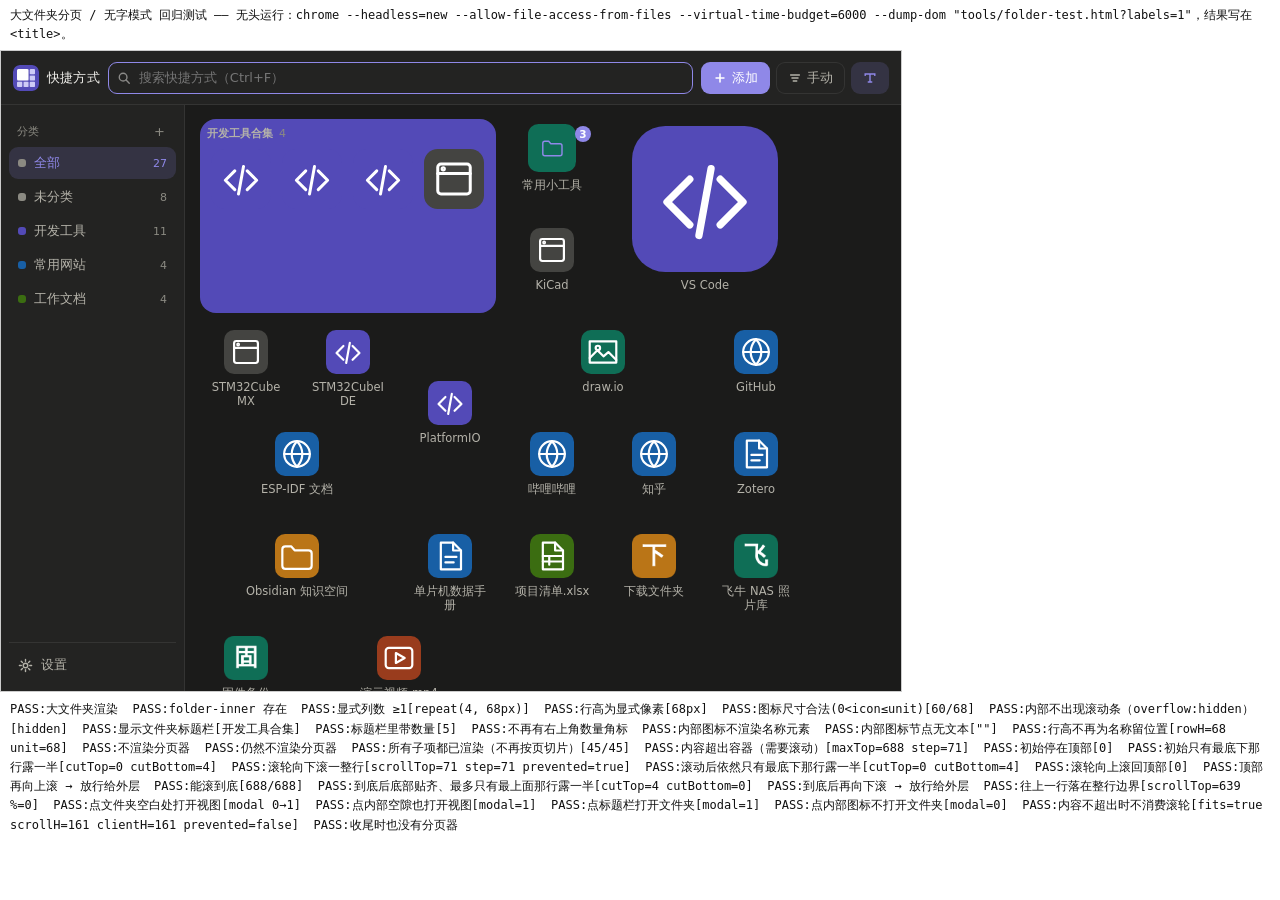
==== tools/folder-test.html @ 7a578530 "fix: 彻底删除大文件夹的页标，改为按行滚动 需求：某些尺寸下页标还是压到图标 —— 把页标功能彻底删除，别占图标显示空间。  那个「‹ 1/2 ›」悬浮芯片只要还浮在图标区上，某些尺寸下就一定会压" ====
<!DOCTYPE html>
<html lang="zh-CN">
<head>
  <meta charset="utf-8">
  <title>folder-test</title>
  <style>
    body { margin: 0; font: 12px/1.6 monospace; background: #fff; color: #111 }
    #frame { width: 900px; height: 640px; border: 1px solid #ccc; display: block }
    #log { padding: 8px 10px; white-space: pre-wrap }
  </style>
</head>
<body>
  <p style="font-size:12px;margin:6px 10px">大文件夹分页 / 无字模式 回归测试 ——
    无头运行：<code>chrome --headless=new --allow-file-access-from-files --virtual-time-budget=6000 --dump-dom "tools/folder-test.html?labels=1"</code>，结果写在 &lt;title&gt;。</p>
  <iframe id="frame"></iframe>
  <div id="log"></div>
  <script>
  var Q = new URLSearchParams(location.search)
  var frame = document.getElementById('frame')
  frame.src = '../index.html?theme=dark&labels=' + (Q.get('labels') || '1')
  frame.addEventListener('load', function () { setTimeout(run, 900) })

  function run () {
    var out = []
    function ok (n, c, x) { out.push((c ? 'PASS' : 'FAIL') + ':' + n + (x !== undefined ? '[' + x + ']' : '')) }
    try {
      var W = frame.contentWindow, D = frame.contentDocument, KL = W.KL
      if (!KL || !KL.grid || !KL.store) { out.push('ERROR:KL 未加载'); return finish(out) }
      var labels = Q.get('labels') !== '0'

      var folder = null
      KL.store.shortcuts.forEach(function (s) {
        if (!folder && s.kind === 'folder' && s.col * s.row > 1) folder = s
      })
      if (!folder) { out.push('ERROR:mock 里没有大文件夹'); return finish(out) }

      var tile = D.querySelector('.tile.folder-big[data-id="' + folder.id + '"]')
      ok('大文件夹渲染', !!tile)
      if (!tile) return finish(out)

      var inner = tile.querySelector('.folder-inner')
      ok('folder-inner 存在', !!inner)
      if (!inner) return finish(out)

      var mCols = 0, mUnit = 0
      var m1 = inner.style.gridTemplateColumns.match(/repeat\((\d+),\s*(\d+)px\)/)
      if (m1) { mCols = parseInt(m1[1], 10); mUnit = parseInt(m1[2], 10) }
      ok('显式列数 ≥1', mCols >= 1, inner.style.gridTemplateColumns)
      var rowH = parseInt(inner.style.gridAutoRows, 10)
      ok('行高为显式像素', rowH > 0, inner.style.gridAutoRows)

      var firstTile = inner.querySelector('.inner-tile')
      var iconSize = firstTile ? parseInt(firstTile.style.getPropertyValue('--icon-size'), 10) : 0
      ok('图标尺寸合法(0<icon≤unit)', iconSize > 0 && iconSize <= mUnit, iconSize + '/' + mUnit)

      var overflowY = W.getComputedStyle(inner).overflowY
      ok('内部不出现滚动条（overflow:hidden）', overflowY === 'hidden', overflowY)

      // 标题栏（名称 + 数量）常驻：两种模式下都要有，且不再有右上角数量角标
      ok('显示文件夹标题栏', !!tile.querySelector('.folder-head .folder-name'),
        (tile.querySelector('.folder-head .folder-name') || {}).textContent)
      ok('标题栏里带数量', !!tile.querySelector('.folder-head .folder-count'),
        (tile.querySelector('.folder-head .folder-count') || {}).textContent)
      ok('不再有右上角数量角标', !tile.querySelector('.folder-badge'))

      /* ---- 内部图标一律不显示名称（两种模式都是） ---- */
      ok('内部图标不渲染名称元素', !inner.querySelector('.inner-tile .label'))
      ok('内部图标节点无文本', firstTile ? firstTile.textContent.trim() === '' : false,
        JSON.stringify(firstTile ? firstTile.textContent : null))
      // 行高以前是 unit + 22（名称行），现在不再为名称留位置
      ok('行高不再为名称留位置', rowH === mUnit, 'rowH=' + rowH + ' unit=' + mUnit)

      /* ---- 内部一律不渲染分页器（它会在某些尺寸下压到图标，已彻底删除） ---- */
      ok('不渲染分页器', !tile.querySelector('.folder-pager') && !D.querySelector('.folder-pager'))

      // 塞 40 个子项撑到内容超出容器
      var kid0 = KL.store.childrenOf(folder.id)[0]
      for (var i = 0; i < 40; i++) {
        KL.store.shortcuts.push(Object.assign({}, kid0, { id: 'tk' + (Date.now()) + '_' + i, name: '测试项 ' + i }))
      }
      var kidTotal = KL.store.childrenOf(folder.id).length
      KL.grid.render()
      tile = D.querySelector('.tile.folder-big[data-id="' + folder.id + '"]')
      inner = tile.querySelector('.folder-inner')
      rowH = parseInt(inner.style.gridAutoRows, 10)
      var mGap = parseInt(inner.style.gap, 10)
      ok('仍然不渲染分页器', !tile.querySelector('.folder-pager'))
      ok('所有子项都已渲染（不再按页切片）',
        inner.querySelectorAll('.inner-tile').length === kidTotal,
        inner.querySelectorAll('.inner-tile').length + '/' + kidTotal)

      var step = rowH + mGap
      var maxTop = inner.scrollHeight - inner.clientHeight
      ok('内容超出容器（需要滚动）', maxTop > step, 'maxTop=' + maxTop + ' step=' + step)

      function wheel (dy) {
        var ev = new W.WheelEvent('wheel', { deltaY: dy, cancelable: true, bubbles: true })
        inner.dispatchEvent(ev)
        return ev
      }
      /* 按行吸附的核心保证：只会"最底下那一行"露一半（那正好也是"下面还有"的提示），
         绝不会出现上面某一行被裁 —— 也就是不会停在半行的位置上。 */
      function partialRows () {
        var ir = inner.getBoundingClientRect()
        var cutTop = 0
        var cutBottom = 0
        Array.prototype.forEach.call(inner.querySelectorAll('.inner-tile'), function (t2) {
          var r = t2.getBoundingClientRect()
          var vis = Math.min(r.bottom, ir.bottom) - Math.max(r.top, ir.top)
          if (vis <= 1 || vis >= r.height - 1) return
          if (r.top < ir.top - 1) cutTop++
          else cutBottom++
        })
        return { cutTop: cutTop, cutBottom: cutBottom }
      }
      function noTopClip (label) {
        var p = partialRows()
        ok(label, p.cutTop === 0 && p.cutBottom <= mCols, 'cutTop=' + p.cutTop + ' cutBottom=' + p.cutBottom)
        return p
      }

      ok('初始停在顶部', inner.scrollTop === 0, String(inner.scrollTop))
      noTopClip('初始只有最底下那行露一半')

      var ev1 = wheel(120)
      ok('滚轮向下滚一整行', inner.scrollTop === step && ev1.defaultPrevented,
        'scrollTop=' + inner.scrollTop + ' step=' + step + ' prevented=' + ev1.defaultPrevented)
      noTopClip('滚动后依然只有最底下那行露一半')

      var evBack = wheel(-120)
      ok('滚轮向上滚回顶部', inner.scrollTop === 0, String(inner.scrollTop))
      ok('顶部再向上滚 → 放行给外层', (function () {
        var e2 = wheel(-120)
        return e2.defaultPrevented === false
      })())

      // 一路滚到底
      var guard = 0
      while (guard++ < 100) {
        var e3 = wheel(120)
        if (inner.scrollTop >= maxTop - 0.5) break
        if (!e3.defaultPrevented) break
      }
      ok('能滚到底', inner.scrollTop >= maxTop - 0.5, inner.scrollTop + '/' + maxTop)
      // 滚到底时底部要贴齐（不能有内容看不见），此时最上面那行可能只露一半 ——
      // 因为内容总高不是容器高的整数倍，只能二选一：要么底部对齐留半行在顶上，
      // 要么停在整行边界导致最后一行永远看不全。选前者。
      var atEnd = partialRows()
      ok('到底后底部贴齐、最多只有最上面那行露一半',
        atEnd.cutBottom === 0 && atEnd.cutTop <= mCols,
        'cutTop=' + atEnd.cutTop + ' cutBottom=' + atEnd.cutBottom)
      var evEnd = wheel(120)
      ok('到底后再向下滚 → 放行给外层', evEnd.defaultPrevented === false)

      // 滚轮只按整行走：中途停住时 scrollTop 一定是整行倍数（除了到底被 maxTop 截断）
      wheel(-120)
      ok('往上一行落在整行边界', inner.scrollTop % step === 0 || inner.scrollTop >= maxTop - 0.5,
        'scrollTop=' + inner.scrollTop + ' %=' + (inner.scrollTop % step))

      // 无字模式下滚动后标题栏不能掉（它是常驻的导航信息）
      if (!labels) ok('无字模式滚动后标题栏仍在', !!tile.querySelector('.folder-head .folder-name'))

      /* ---- 点击大文件夹"任意空白处" = 打开文件夹 ----
         用 modalCount 判断（同步增减），别用 .fv-grid 是否存在 ——
         关闭时有 120ms 的退场动画，DOM 还在。 */
      function closeModal () {
        // 关闭有 120ms 退场动画，DOM 里可能同时挂着上一个已关闭的弹窗 ——
        // 必须点最后一个（最新打开的那个），否则点到已经 closed 的按钮上是空操作
        var btns = D.querySelectorAll('.modal-head button[title="关闭"]')
        if (btns.length) btns[btns.length - 1].click()
      }
      var base = KL.ui.modalCount

      // ① 事件目标是文件夹本体（外圈留白）
      tile.dispatchEvent(new W.MouseEvent('click', { bubbles: true }))
      ok('点文件夹空白处打开视图',
        KL.ui.modalCount === base + 1 && !!D.querySelector('.fv-grid'),
        'modal ' + base + '→' + KL.ui.modalCount)
      closeModal()

      // ② 事件目标是内部网格容器（图标之间的空隙）
      inner.dispatchEvent(new W.MouseEvent('click', { bubbles: true }))
      ok('点内部空隙也打开视图', KL.ui.modalCount === base + 1, 'modal=' + KL.ui.modalCount)
      closeModal()

      // ③ 点标题栏也打开（标题栏常驻可见，是最自然的入口）
      var head2 = tile.querySelector('.folder-head')
      if (head2) {
        head2.dispatchEvent(new W.MouseEvent('click', { bubbles: true }))
        ok('点标题栏打开文件夹', KL.ui.modalCount === base + 1, 'modal=' + KL.ui.modalCount)
        closeModal()
      }

      // ④ 点内部图标 = 启动该项，不是打开文件夹（放最后：启动会触发重渲染）
      var it = null
      Array.prototype.forEach.call(inner.querySelectorAll('.inner-tile'), function (t2) {
        var s2 = KL.store.getShortcut(t2.dataset.id)
        if (!it && s2 && s2.launch && s2.launch.kind !== 'url') it = t2
      })
      if (it) {
        try { it.dispatchEvent(new W.MouseEvent('click', { bubbles: true })) } catch (e2) {}
        ok('点内部图标不打开文件夹', KL.ui.modalCount === base, 'modal=' + KL.ui.modalCount)
      }

      /* ---- 内容没超出容器时，滚轮不能拦（要让外层页面照常滚） ---- */
      KL.store.batch(function () {
        KL.store.childrenOf(folder.id).slice(4).forEach(function (k) { KL.store.removeShortcut(k.id) })
      })
      var tile4 = D.querySelector('.tile.folder-big[data-id="' + folder.id + '"]')
      var inner4 = tile4.querySelector('.folder-inner')
      var fit = inner4.scrollHeight - inner4.clientHeight <= 1
      var evFit = new W.WheelEvent('wheel', { deltaY: 120, cancelable: true, bubbles: true })
      inner4.dispatchEvent(evFit)
      ok('内容不超出时不消费滚轮',
        fit && evFit.defaultPrevented === false,
        'fits=' + fit + ' scrollH=' + inner4.scrollHeight + ' clientH=' + inner4.clientHeight +
        ' prevented=' + evFit.defaultPrevented)
      ok('收尾时也没有分页器', !D.querySelector('.folder-pager'))
    } catch (e) {
      out.push('ERROR:' + (e && e.message))
    }
    finish(out)
  }

  function finish (out) {
    var txt = out.join('  ')
    document.getElementById('log').textContent = txt
    document.title = txt
  }
  </script>
</body>
</html>
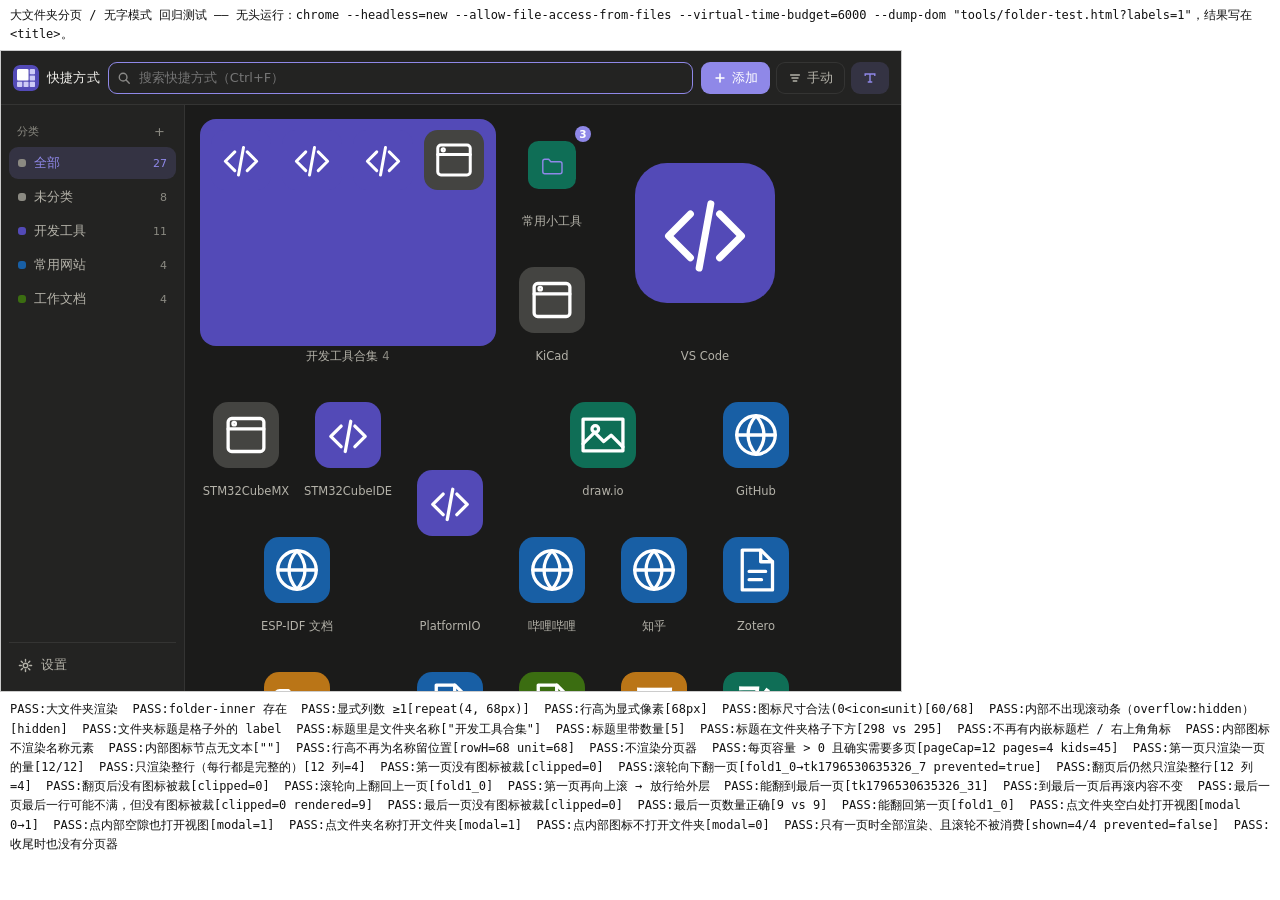
==== commit c75e722a: "feat: 名称移到格子下方 + 大文件夹回到整页翻页（无页标） 需求（三件）： ① 文件夹从滚动改回分页，但不要加回页标； ② 有字模式从"图标缩小 + 名称在格子内"改为"图标和格子大小不变 + " ====
--- a/tools/folder-test.html
+++ b/tools/folder-test.html
@@ -56,12 +56,33 @@
       var overflowY = W.getComputedStyle(inner).overflowY
       ok('内部不出现滚动条（overflow:hidden）', overflowY === 'hidden', overflowY)
 
-      // 标题栏（名称 + 数量）常驻：两种模式下都要有，且不再有右上角数量角标
-      ok('显示文件夹标题栏', !!tile.querySelector('.folder-head .folder-name'),
-        (tile.querySelector('.folder-head .folder-name') || {}).textContent)
-      ok('标题栏里带数量', !!tile.querySelector('.folder-head .folder-count'),
-        (tile.querySelector('.folder-head .folder-count') || {}).textContent)
-      ok('不再有右上角数量角标', !tile.querySelector('.folder-badge'))
+      // 文件夹标题现在是**格子下方的 .label**（和图标名称同一套逻辑），带名称 + 数量
+      function folderLabelOf (tl) {
+        var found = null
+        Array.prototype.forEach.call(tl.children, function (c) {
+          if (c.classList.contains('label')) found = c
+        })
+        return found
+      }
+      var flabel = folderLabelOf(tile)
+      ok('文件夹标题是格子外的 label', !!flabel)
+      var nameEl = flabel ? flabel.querySelector('.label-name') : null
+      ok('标题里是文件夹名称', !!nameEl && nameEl.textContent === folder.name,
+        nameEl ? JSON.stringify(nameEl.textContent) : '无')
+      var cntEl = flabel ? flabel.querySelector('.label-count') : null
+      ok('标题里带数量', !!cntEl, cntEl ? cntEl.textContent : '无')
+      if (labels) {
+        ok('标题在文件夹格子下方',
+          flabel && flabel.getBoundingClientRect().top >= tile.getBoundingClientRect().bottom - 1,
+          flabel ? Math.round(flabel.getBoundingClientRect().top) + ' vs ' + Math.round(tile.getBoundingClientRect().bottom) : '无')
+      } else {
+        // 无字模式下和图标名称一样隐藏（同等的显示逻辑），所以不看位置
+        ok('无字模式文件夹标题与图标名称一样隐藏',
+          !!flabel && W.getComputedStyle(flabel).display === 'none',
+          flabel ? W.getComputedStyle(flabel).display : '无 label')
+      }
+      ok('不再有内嵌标题栏 / 右上角角标',
+        !tile.querySelector('.folder-head') && !tile.querySelector('.folder-badge'))
 
       /* ---- 内部图标一律不显示名称（两种模式都是） ---- */
       ok('内部图标不渲染名称元素', !inner.querySelector('.inner-tile .label'))
@@ -70,10 +91,7 @@
       // 行高以前是 unit + 22（名称行），现在不再为名称留位置
       ok('行高不再为名称留位置', rowH === mUnit, 'rowH=' + rowH + ' unit=' + mUnit)
 
-      /* ---- 内部一律不渲染分页器（它会在某些尺寸下压到图标，已彻底删除） ---- */
-      ok('不渲染分页器', !tile.querySelector('.folder-pager') && !D.querySelector('.folder-pager'))
-
-      // 塞 40 个子项撑到内容超出容器
+      // 塞 40 个子项撑出多页
       var kid0 = KL.store.childrenOf(folder.id)[0]
       for (var i = 0; i < 40; i++) {
         KL.store.shortcuts.push(Object.assign({}, kid0, { id: 'tk' + (Date.now()) + '_' + i, name: '测试项 ' + i }))
@@ -84,81 +102,89 @@
       inner = tile.querySelector('.folder-inner')
       rowH = parseInt(inner.style.gridAutoRows, 10)
       var mGap = parseInt(inner.style.gap, 10)
-      ok('仍然不渲染分页器', !tile.querySelector('.folder-pager'))
-      ok('所有子项都已渲染（不再按页切片）',
-        inner.querySelectorAll('.inner-tile').length === kidTotal,
-        inner.querySelectorAll('.inner-tile').length + '/' + kidTotal)
-
-      var step = rowH + mGap
-      var maxTop = inner.scrollHeight - inner.clientHeight
-      ok('内容超出容器（需要滚动）', maxTop > step, 'maxTop=' + maxTop + ' step=' + step)
-
+      var mRows = Math.max(1, Math.floor((inner.clientHeight + mGap) / (rowH + mGap)))
+      var pageCap = mCols * mRows
+      var pages = Math.ceil(kidTotal / pageCap)
+
+      /* ---- 分页：每页整 rows × cols 个，且**没有页标** ---- */
+      ok('不渲染分页器',
+        !tile.querySelector('.folder-pager') && !D.querySelector('.folder-pager'))
+      ok('每页容量 > 0 且确实需要多页', pageCap > 0 && pages > 1,
+        'pageCap=' + pageCap + ' pages=' + pages + ' kids=' + kidTotal)
+
+      // 每个内部图标要么完整可见、要么完全在视野外（分页只渲染整行）
+      function clippedCount () {
+        var ir = inner.getBoundingClientRect()
+        var n = 0
+        Array.prototype.forEach.call(inner.querySelectorAll('.inner-tile'), function (t2) {
+          var r = t2.getBoundingClientRect()
+          var vis = Math.min(r.bottom, ir.bottom) - Math.max(r.top, ir.top)
+          if (vis > 1 && vis < r.height - 1) n++
+        })
+        return n
+      }
+      function rendered () { return inner.querySelectorAll('.inner-tile').length }
+      function firstId () {
+        var t2 = inner.querySelector('.inner-tile')
+        return t2 ? t2.dataset.id : ''
+      }
       function wheel (dy) {
         var ev = new W.WheelEvent('wheel', { deltaY: dy, cancelable: true, bubbles: true })
         inner.dispatchEvent(ev)
         return ev
       }
-      /* 按行吸附的核心保证：只会"最底下那一行"露一半（那正好也是"下面还有"的提示），
-         绝不会出现上面某一行被裁 —— 也就是不会停在半行的位置上。 */
-      function partialRows () {
-        var ir = inner.getBoundingClientRect()
-        var cutTop = 0
-        var cutBottom = 0
-        Array.prototype.forEach.call(inner.querySelectorAll('.inner-tile'), function (t2) {
-          var r = t2.getBoundingClientRect()
-          var vis = Math.min(r.bottom, ir.bottom) - Math.max(r.top, ir.top)
-          if (vis <= 1 || vis >= r.height - 1) return
-          if (r.top < ir.top - 1) cutTop++
-          else cutBottom++
-        })
-        return { cutTop: cutTop, cutBottom: cutBottom }
-      }
-      function noTopClip (label) {
-        var p = partialRows()
-        ok(label, p.cutTop === 0 && p.cutBottom <= mCols, 'cutTop=' + p.cutTop + ' cutBottom=' + p.cutBottom)
-        return p
-      }
-
-      ok('初始停在顶部', inner.scrollTop === 0, String(inner.scrollTop))
-      noTopClip('初始只有最底下那行露一半')
-
+
+      ok('第一页只渲染一页的量', rendered() === Math.min(kidTotal, pageCap),
+        rendered() + '/' + Math.min(kidTotal, pageCap))
+      ok('只渲染整行（每行都是完整的）', rendered() % mCols === 0, rendered() + ' 列=' + mCols)
+      ok('第一页没有图标被裁', clippedCount() === 0, 'clipped=' + clippedCount())
+
+      var id0 = firstId()
       var ev1 = wheel(120)
-      ok('滚轮向下滚一整行', inner.scrollTop === step && ev1.defaultPrevented,
-        'scrollTop=' + inner.scrollTop + ' step=' + step + ' prevented=' + ev1.defaultPrevented)
-      noTopClip('滚动后依然只有最底下那行露一半')
+      ok('滚轮向下翻一页', firstId() !== id0 && ev1.defaultPrevented,
+        id0 + '→' + firstId() + ' prevented=' + ev1.defaultPrevented)
+      ok('翻页后仍然只渲染整行', rendered() % mCols === 0, rendered() + ' 列=' + mCols)
+      ok('翻页后没有图标被裁', clippedCount() === 0, 'clipped=' + clippedCount())
 
       var evBack = wheel(-120)
-      ok('滚轮向上滚回顶部', inner.scrollTop === 0, String(inner.scrollTop))
-      ok('顶部再向上滚 → 放行给外层', (function () {
-        var e2 = wheel(-120)
-        return e2.defaultPrevented === false
+      ok('滚轮向上翻回上一页', firstId() === id0, firstId())
+      ok('第一页再向上滚 → 放行给外层', wheel(-120).defaultPrevented === false)
+
+      // 一路翻到最后一页
+      var guard = 0
+      var beforeLast = ''
+      while (guard++ < 100) {
+        beforeLast = firstId()
+        var e3 = wheel(120)
+        if (!e3.defaultPrevented) break
+      }
+      ok('能翻到最后一页', beforeLast !== '', beforeLast)
+      ok('到最后一页后再滚内容不变', (function () {
+        var a = firstId()
+        wheel(120)
+        return firstId() === a
       })())
-
-      // 一路滚到底
-      var guard = 0
-      while (guard++ < 100) {
-        var e3 = wheel(120)
-        if (inner.scrollTop >= maxTop - 0.5) break
-        if (!e3.defaultPrevented) break
-      }
-      ok('能滚到底', inner.scrollTop >= maxTop - 0.5, inner.scrollTop + '/' + maxTop)
-      // 滚到底时底部要贴齐（不能有内容看不见），此时最上面那行可能只露一半 ——
-      // 因为内容总高不是容器高的整数倍，只能二选一：要么底部对齐留半行在顶上，
-      // 要么停在整行边界导致最后一行永远看不全。选前者。
-      var atEnd = partialRows()
-      ok('到底后底部贴齐、最多只有最上面那行露一半',
-        atEnd.cutBottom === 0 && atEnd.cutTop <= mCols,
-        'cutTop=' + atEnd.cutTop + ' cutBottom=' + atEnd.cutBottom)
-      var evEnd = wheel(120)
-      ok('到底后再向下滚 → 放行给外层', evEnd.defaultPrevented === false)
-
-      // 滚轮只按整行走：中途停住时 scrollTop 一定是整行倍数（除了到底被 maxTop 截断）
-      wheel(-120)
-      ok('往上一行落在整行边界', inner.scrollTop % step === 0 || inner.scrollTop >= maxTop - 0.5,
-        'scrollTop=' + inner.scrollTop + ' %=' + (inner.scrollTop % step))
-
-      // 无字模式下滚动后标题栏不能掉（它是常驻的导航信息）
-      if (!labels) ok('无字模式滚动后标题栏仍在', !!tile.querySelector('.folder-head .folder-name'))
+      ok('最后一页最后一行可能不满，但没有图标被裁',
+        clippedCount() === 0, 'clipped=' + clippedCount() + ' rendered=' + rendered())
+      ok('最后一页没有图标被裁', clippedCount() === 0, 'clipped=' + clippedCount())
+      ok('最后一页数量正确', rendered() === kidTotal - (pages - 1) * pageCap,
+        rendered() + ' vs ' + (kidTotal - (pages - 1) * pageCap))
+
+      // 翻回第一页（向上滚到底）
+      var guard2 = 0
+      while (guard2++ < 100) {
+        var e4 = wheel(-120)
+        if (!e4.defaultPrevented) break
+      }
+      ok('能翻回第一页', firstId() === id0, firstId())
+
+      // 无字模式下文件夹名称与图标名称一样隐藏（翻页只换内部内容，名称不受影响）
+      if (!labels) {
+        var fl3 = folderLabelOf(tile)
+        ok('无字模式下文件夹名称与图标名称一样隐藏',
+          !!fl3 && W.getComputedStyle(fl3).display === 'none',
+          fl3 ? W.getComputedStyle(fl3).display : '无 label')
+      }
 
       /* ---- 点击大文件夹"任意空白处" = 打开文件夹 ----
          用 modalCount 判断（同步增减），别用 .fv-grid 是否存在 ——
@@ -183,12 +209,14 @@
       ok('点内部空隙也打开视图', KL.ui.modalCount === base + 1, 'modal=' + KL.ui.modalCount)
       closeModal()
 
-      // ③ 点标题栏也打开（标题栏常驻可见，是最自然的入口）
-      var head2 = tile.querySelector('.folder-head')
-      if (head2) {
-        head2.dispatchEvent(new W.MouseEvent('click', { bubbles: true }))
-        ok('点标题栏打开文件夹', KL.ui.modalCount === base + 1, 'modal=' + KL.ui.modalCount)
+      // ③ 点文件夹名称（格子下方那个 label）也打开
+      var fl2 = folderLabelOf(tile)
+      if (fl2) {
+        fl2.dispatchEvent(new W.MouseEvent('click', { bubbles: true }))
+        ok('点文件夹名称打开文件夹', KL.ui.modalCount === base + 1, 'modal=' + KL.ui.modalCount)
         closeModal()
+      } else {
+        ok('点文件夹名称打开文件夹', false, '找不到 label')
       }
 
       // ④ 点内部图标 = 启动该项，不是打开文件夹（放最后：启动会触发重渲染）
@@ -202,19 +230,19 @@
         ok('点内部图标不打开文件夹', KL.ui.modalCount === base, 'modal=' + KL.ui.modalCount)
       }
 
-      /* ---- 内容没超出容器时，滚轮不能拦（要让外层页面照常滚） ---- */
+      /* ---- 只有一页时滚轮不能被拦（要让外层页面照常滚） ---- */
       KL.store.batch(function () {
         KL.store.childrenOf(folder.id).slice(4).forEach(function (k) { KL.store.removeShortcut(k.id) })
       })
       var tile4 = D.querySelector('.tile.folder-big[data-id="' + folder.id + '"]')
       var inner4 = tile4.querySelector('.folder-inner')
-      var fit = inner4.scrollHeight - inner4.clientHeight <= 1
+      var kids4 = KL.store.childrenOf(folder.id).length
+      var shown4 = inner4.querySelectorAll('.inner-tile').length
       var evFit = new W.WheelEvent('wheel', { deltaY: 120, cancelable: true, bubbles: true })
       inner4.dispatchEvent(evFit)
-      ok('内容不超出时不消费滚轮',
-        fit && evFit.defaultPrevented === false,
-        'fits=' + fit + ' scrollH=' + inner4.scrollHeight + ' clientH=' + inner4.clientHeight +
-        ' prevented=' + evFit.defaultPrevented)
+      ok('只有一页时全部渲染、且滚轮不被消费',
+        shown4 === kids4 && evFit.defaultPrevented === false,
+        'shown=' + shown4 + '/' + kids4 + ' prevented=' + evFit.defaultPrevented)
       ok('收尾时也没有分页器', !D.querySelector('.folder-pager'))
     } catch (e) {
       out.push('ERROR:' + (e && e.message))
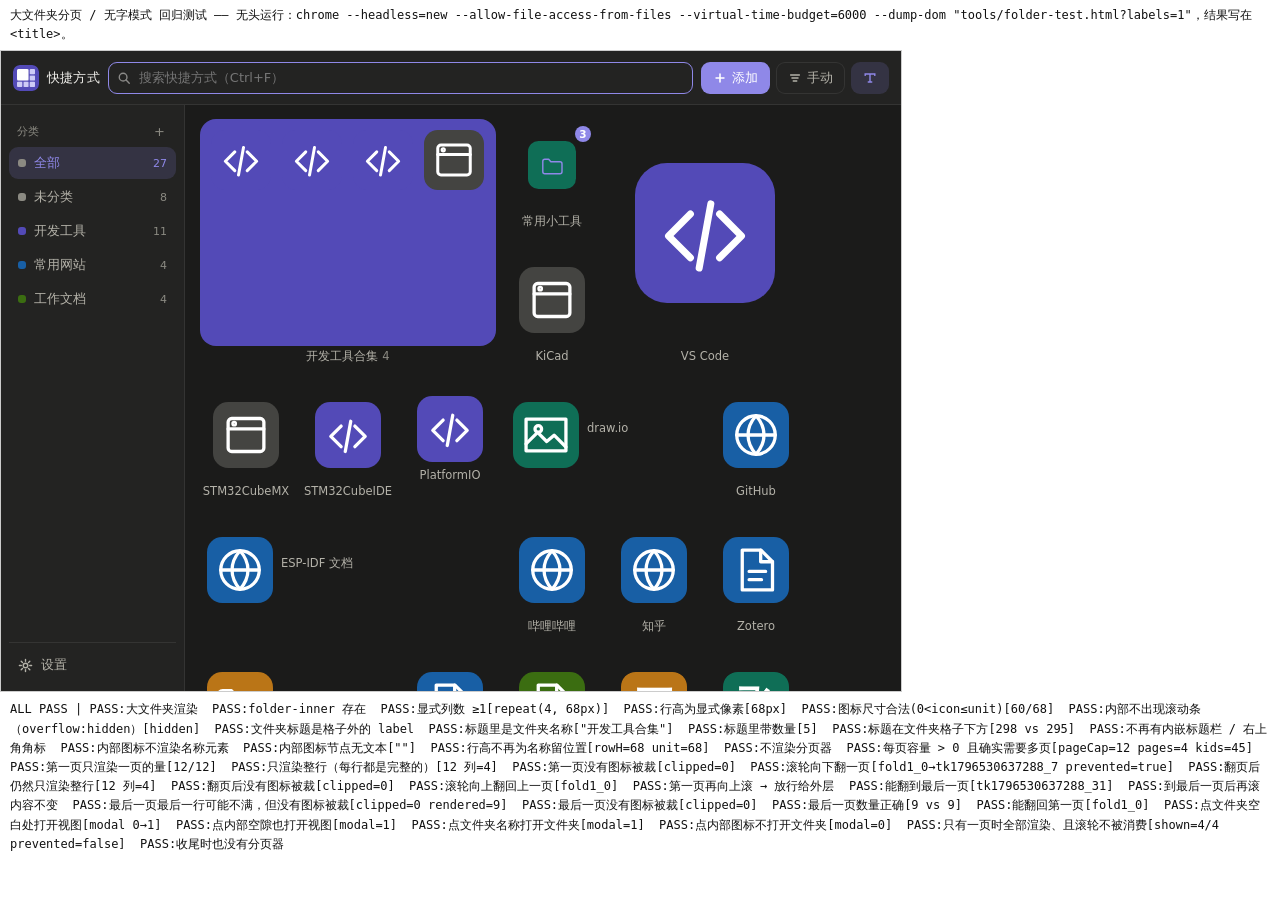
==== commit c5d01d5d: "feat: 拉长的格子（1×n / n×1）图标贴上/左，名称写进格子空白 需求：格子被拉成 1×n 或 n×1 时，不再把图标居中两边留白，而是让图标按 1×1 大小 保留在上/左，格子里空出来的地" ====
--- a/tools/folder-test.html
+++ b/tools/folder-test.html
@@ -251,7 +251,9 @@
   }
 
   function finish (out) {
-    var txt = out.join('  ')
+    var failed = 0
+    out.forEach(function (l) { if (l.indexOf('PASS') !== 0) failed++ })
+    var txt = (failed ? ('FAILED ' + failed + ' | ') : 'ALL PASS | ') + out.join('  ')
     document.getElementById('log').textContent = txt
     document.title = txt
   }
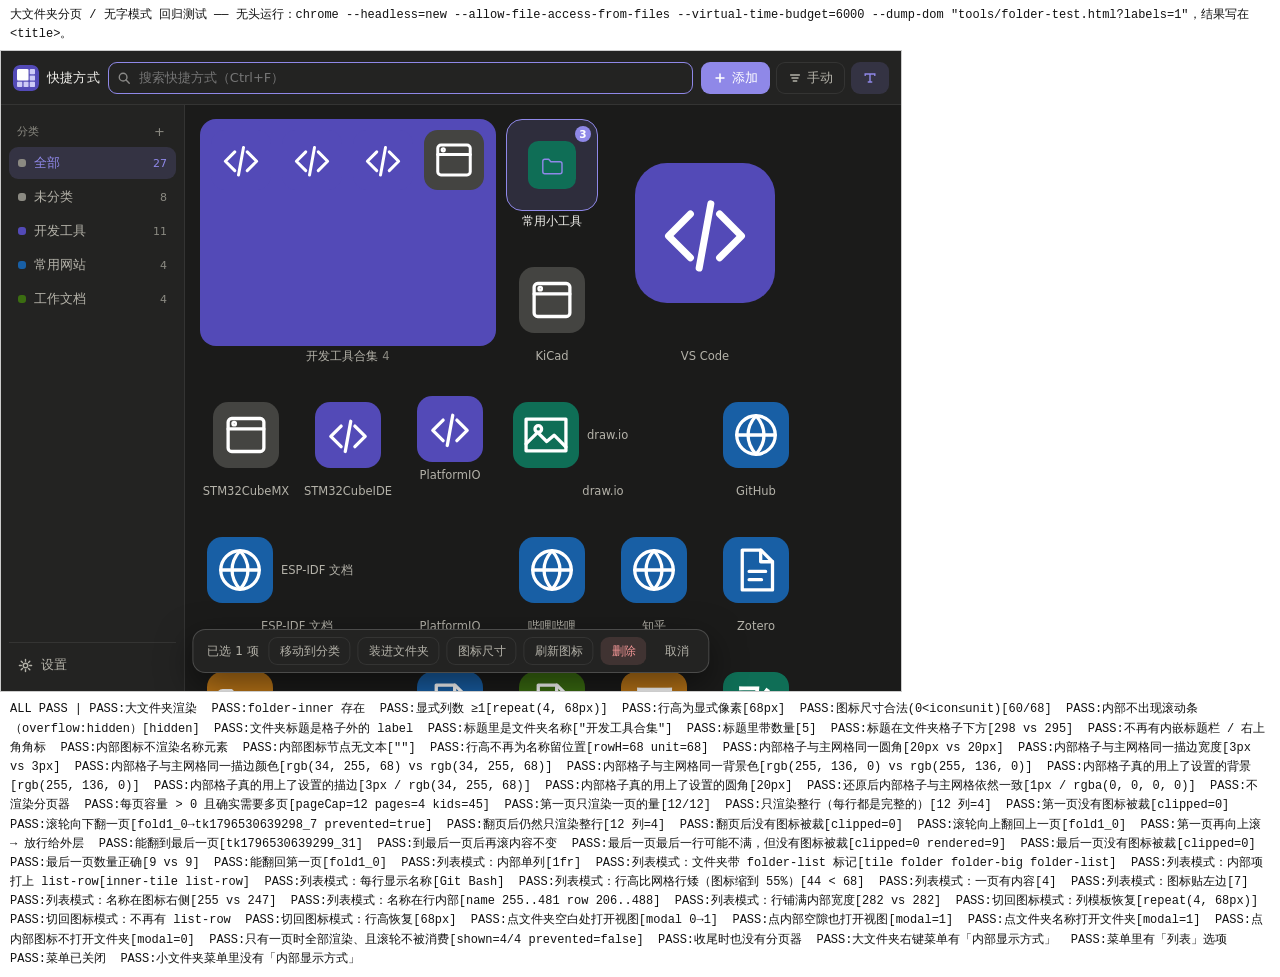
==== commit 6c924bd9: "feat: 大文件夹可单独设「图标/列表」显示 + 内部格子也带格子与边框 一、每个大文件夹单独设置内部显示方式 - 数据：sc.folderView = 'grid'（默认）| 'list' - U" ====
--- a/tools/folder-test.html
+++ b/tools/folder-test.html
@@ -91,6 +91,58 @@
       // 行高以前是 unit + 22（名称行），现在不再为名称留位置
       ok('行高不再为名称留位置', rowH === mUnit, 'rowH=' + rowH + ' unit=' + mUnit)
 
+      /* ---- 内部格子的外观跟主网格同一套设置项 ---- */
+      var savedStyle = {
+        tileBgColor: KL.store.settings.tileBgColor,
+        tileBgOpacity: KL.store.settings.tileBgOpacity,
+        tileBorderColor: KL.store.settings.tileBorderColor,
+        tileBorderWidth: KL.store.settings.tileBorderWidth,
+        tileRadius: KL.store.settings.tileRadius
+      }
+      KL.store.setSetting('tileBgColor', '#ff8800')
+      KL.store.setSetting('tileBgOpacity', 100)
+      KL.store.setSetting('tileBorderColor', '#22ff44')
+      KL.store.setSetting('tileBorderWidth', 3)
+      KL.store.setSetting('tileRadius', 20)
+      // 这几项在真实使用里由设置面板直接把 CSS 变量写到 :root 上（见 dialogs.js）；
+      // setSetting 本身不会更新变量，所以这里补一次 applyVars。
+      KL.app.applyVars()
+      // setSetting 会触发重渲染，旧的 tile 引用会变成游离节点（getComputedStyle 读出来是空串）
+      // —— 所以这里必须重新查询
+      var innerCell = D.querySelector('.tile.folder-big .inner-tile')
+      var mainCell = D.querySelector('.grid > .tile:not(.folder)')
+      var ci = W.getComputedStyle(innerCell)
+      var cm = W.getComputedStyle(mainCell)
+      ok('内部格子与主网格同一圆角', ci.borderTopLeftRadius === cm.borderTopLeftRadius,
+        ci.borderTopLeftRadius + ' vs ' + cm.borderTopLeftRadius)
+      ok('内部格子与主网格同一描边宽度', ci.borderTopWidth === cm.borderTopWidth,
+        ci.borderTopWidth + ' vs ' + cm.borderTopWidth)
+      ok('内部格子与主网格同一描边颜色', ci.borderTopColor === cm.borderTopColor,
+        ci.borderTopColor + ' vs ' + cm.borderTopColor)
+      ok('内部格子与主网格同一背景色', ci.backgroundColor === cm.backgroundColor,
+        ci.backgroundColor + ' vs ' + cm.backgroundColor)
+      // 真值检查：确认设置真的生效了（不是两边都透明）
+      ok('内部格子真的用上了设置的背景', ci.backgroundColor === 'rgb(255, 136, 0)',
+        ci.backgroundColor)
+      ok('内部格子真的用上了设置的描边',
+        ci.borderTopWidth === '3px' && ci.borderTopColor === 'rgb(34, 255, 68)',
+        ci.borderTopWidth + ' / ' + ci.borderTopColor)
+      ok('内部格子真的用上了设置的圆角', ci.borderTopLeftRadius === '20px', ci.borderTopLeftRadius)
+
+      // 还原，免得影响后面的断言和截图
+      KL.store.setSetting('tileBgColor', savedStyle.tileBgColor)
+      KL.store.setSetting('tileBgOpacity', savedStyle.tileBgOpacity)
+      KL.store.setSetting('tileBorderColor', savedStyle.tileBorderColor)
+      KL.store.setSetting('tileBorderWidth', savedStyle.tileBorderWidth)
+      KL.store.setSetting('tileRadius', savedStyle.tileRadius)
+      KL.app.applyVars()
+      var innerCell2 = D.querySelector('.tile.folder-big .inner-tile')
+      var mainCell2 = D.querySelector('.grid > .tile:not(.folder)')
+      ok('还原后内部格子与主网格依然一致',
+        W.getComputedStyle(innerCell2).borderTopWidth === W.getComputedStyle(mainCell2).borderTopWidth &&
+        W.getComputedStyle(innerCell2).backgroundColor === W.getComputedStyle(mainCell2).backgroundColor,
+        W.getComputedStyle(innerCell2).borderTopWidth + ' / ' + W.getComputedStyle(innerCell2).backgroundColor)
+
       // 塞 40 个子项撑出多页
       var kid0 = KL.store.childrenOf(folder.id)[0]
       for (var i = 0; i < 40; i++) {
@@ -185,6 +237,52 @@
           !!fl3 && W.getComputedStyle(fl3).display === 'none',
           fl3 ? W.getComputedStyle(fl3).display : '无 label')
       }
+
+      /* ---- 每个文件夹的「内部显示方式」：列表 ---- */
+      var gridRowH = parseInt(inner.style.gridAutoRows, 10)
+      var firstName = KL.store.childrenOf(folder.id)[0].name
+
+      KL.store.updateShortcut(folder.id, { folderView: 'list' })
+      KL.grid.render()
+      tile = D.querySelector('.tile.folder-big[data-id="' + folder.id + '"]')
+      inner = tile.querySelector('.folder-inner')
+      var row0 = inner.querySelector('.inner-tile')
+      var listRowH = parseInt(inner.style.gridAutoRows, 10)
+      var listCount = inner.querySelectorAll('.inner-tile').length
+      var nameEl = row0 ? row0.querySelector('.inner-name') : null
+
+      ok('列表模式：内部单列', inner.style.gridTemplateColumns === '1fr', inner.style.gridTemplateColumns)
+      ok('列表模式：文件夹带 folder-list 标记', tile.classList.contains('folder-list'), tile.className)
+      ok('列表模式：内部项打上 list-row', !!row0 && row0.classList.contains('list-row'),
+        row0 ? row0.className : '无')
+      ok('列表模式：每行显示名称', !!nameEl && nameEl.textContent === firstName,
+        nameEl ? nameEl.textContent : '无')
+      ok('列表模式：行高比网格行矮（图标缩到 55%）', listRowH < gridRowH, listRowH + ' < ' + gridRowH)
+      ok('列表模式：一页有内容', listCount > 0, String(listCount))
+      if (row0) {
+        var rr = row0.getBoundingClientRect()
+        var icr = row0.querySelector('.icon-box').getBoundingClientRect()
+        var nrr = nameEl.getBoundingClientRect()
+        ok('列表模式：图标贴左边', icr.left - rr.left <= 10, Math.round(icr.left - rr.left))
+        ok('列表模式：名称在图标右侧', nrr.left >= icr.right - 2,
+          Math.round(nrr.left) + ' vs ' + Math.round(icr.right))
+        ok('列表模式：名称在行内部', nrr.right <= rr.right + 1 && nrr.top >= rr.top - 1,
+          'name ' + Math.round(nrr.left) + '..' + Math.round(nrr.right) +
+          ' row ' + Math.round(rr.left) + '..' + Math.round(rr.right))
+        ok('列表模式：行铺满内部宽度', rr.width >= inner.getBoundingClientRect().width - 2,
+          Math.round(rr.width) + ' vs ' + Math.round(inner.getBoundingClientRect().width))
+      }
+
+      // 切回图标模式
+      KL.store.updateShortcut(folder.id, { folderView: 'grid' })
+      KL.grid.render()
+      tile = D.querySelector('.tile.folder-big[data-id="' + folder.id + '"]')
+      inner = tile.querySelector('.folder-inner')
+      ok('切回图标模式：列模板恢复', /^repeat\(/.test(inner.style.gridTemplateColumns),
+        inner.style.gridTemplateColumns)
+      ok('切回图标模式：不再有 list-row', !inner.querySelector('.list-row'))
+      ok('切回图标模式：行高恢复', parseInt(inner.style.gridAutoRows, 10) === gridRowH,
+        inner.style.gridAutoRows)
 
       /* ---- 点击大文件夹"任意空白处" = 打开文件夹 ----
          用 modalCount 判断（同步增减），别用 .fv-grid 是否存在 ——
@@ -244,6 +342,24 @@
         shown4 === kids4 && evFit.defaultPrevented === false,
         'shown=' + shown4 + '/' + kids4 + ' prevented=' + evFit.defaultPrevented)
       ok('收尾时也没有分页器', !D.querySelector('.folder-pager'))
+
+      /* ---- 右键菜单里有「内部显示方式」 ---- */
+      var bigTile = D.querySelector('.tile.folder-big[data-id="' + folder.id + '"]')
+      bigTile.dispatchEvent(new W.MouseEvent('contextmenu', { bubbles: true, cancelable: true, clientX: 300, clientY: 300 }))
+      var menuTxt = D.body.textContent || ''
+      ok('大文件夹右键菜单有「内部显示方式」', menuTxt.indexOf('内部显示方式') >= 0)
+      ok('菜单里有「列表」选项', menuTxt.indexOf('列表（图标 + 名称）') >= 0)
+      KL.ui.closeMenu()
+      ok('菜单已关闭', !D.querySelector('.ctx.show'))
+
+      var mini = null
+      KL.store.shortcuts.forEach(function (s2) { if (!mini && s2.kind === 'folder' && s2.col * s2.row <= 1) mini = s2 })
+      if (mini) {
+        var miniTile = D.querySelector('.tile[data-id="' + mini.id + '"]')
+        miniTile.dispatchEvent(new W.MouseEvent('contextmenu', { bubbles: true, cancelable: true, clientX: 300, clientY: 300 }))
+        ok('小文件夹菜单里没有「内部显示方式」', (D.body.textContent || '').indexOf('内部显示方式') < 0)
+        KL.ui.closeMenu()
+      }
     } catch (e) {
       out.push('ERROR:' + (e && e.message))
     }
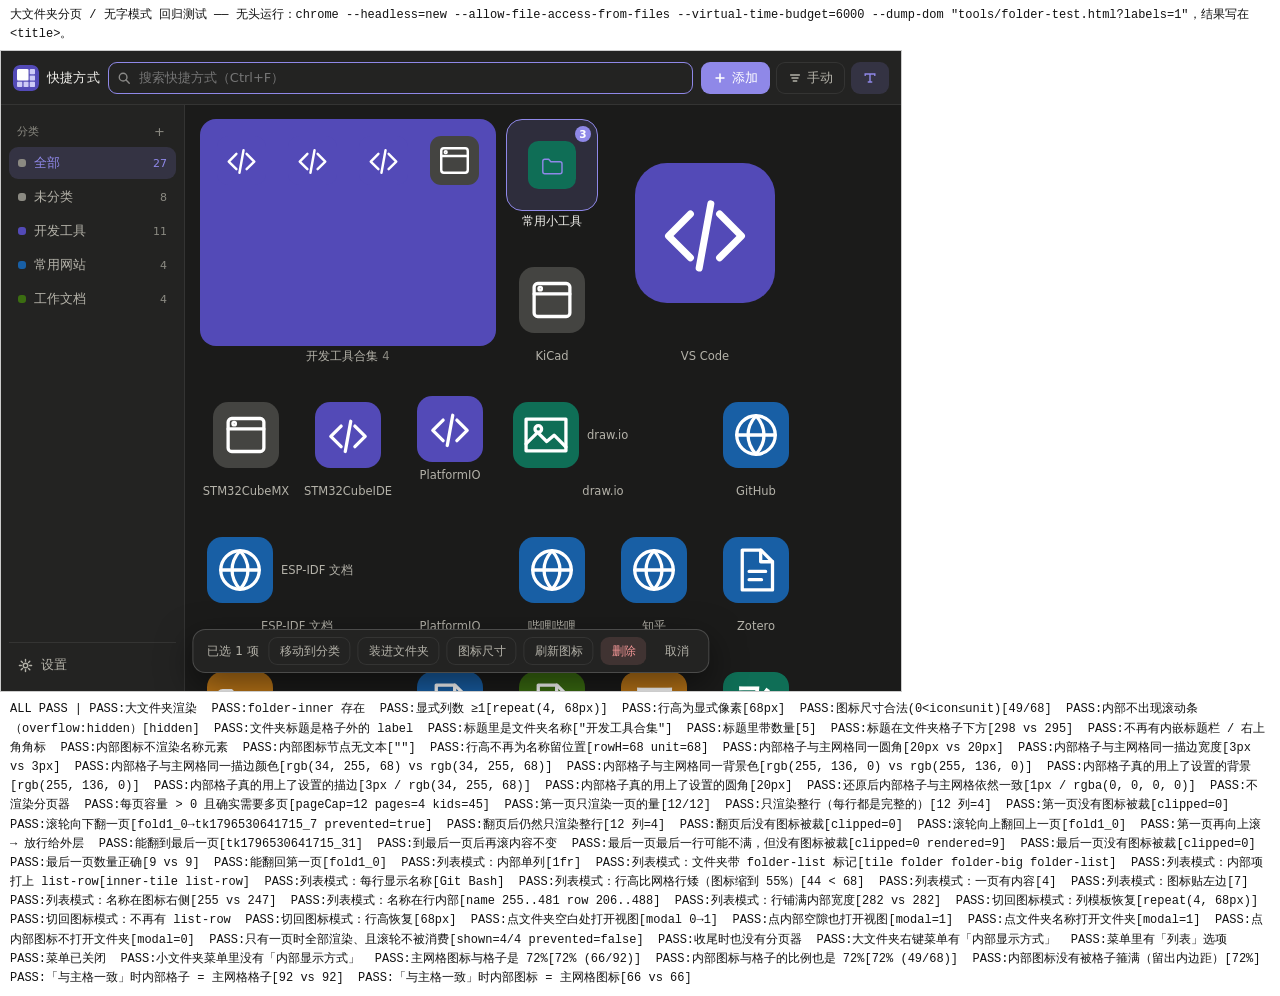
==== commit 063bfe8b: "fix: 内部图标与格子的比例失衡（统一到主网格的 72%） 问题：大文件夹里的图标几乎把格子占满 —— 内部格子是 `unit = 图标 + INNER_CHROME(8)` 挤出来的，而图标又取 " ====
--- a/tools/folder-test.html
+++ b/tools/folder-test.html
@@ -27,6 +27,7 @@
       var W = frame.contentWindow, D = frame.contentDocument, KL = W.KL
       if (!KL || !KL.grid || !KL.store) { out.push('ERROR:KL 未加载'); return finish(out) }
       var labels = Q.get('labels') !== '0'
+      var ICON_RATIO_TEST = 0.72   // 和 js/grid.js 里的 ICON_RATIO 保持一致
 
       var folder = null
       KL.store.shortcuts.forEach(function (s) {
@@ -360,6 +361,42 @@
         ok('小文件夹菜单里没有「内部显示方式」', (D.body.textContent || '').indexOf('内部显示方式') < 0)
         KL.ui.closeMenu()
       }
+
+      /* ---- 内部图标与格子的比例：必须和主网格一致（72%）----
+         以前内部格子是「图标 + 8px 内衬」挤出来的，图标占了格子近 9 成，
+         格子紧紧箍着图标（加了描边之后特别明显）。 */
+      var savedFolderScale = KL.store.settings.folderIconSize
+      KL.store.updateShortcut(folder.id, { folderView: 'grid' })
+      KL.store.setSetting('folderIconSize', savedFolderScale)
+      var tR = D.querySelector('.tile.folder-big[data-id="' + folder.id + '"]')
+      var iR = tR.querySelector('.folder-inner')
+      var unitR = parseInt(/repeat\(\d+,\s*(\d+)px\)/.exec(iR.style.gridTemplateColumns)[1], 10)
+      var iconR = parseInt(iR.querySelector('.inner-tile').style.getPropertyValue('--icon-size'), 10)
+      // 拿一个 1×1 的普通图标做基准（2×2 的 tile 图标会更大，不能直接比）
+      var mtR = null
+      Array.prototype.forEach.call(D.querySelectorAll('.grid > .tile:not(.folder)'), function (t2) {
+        if (mtR) return
+        if (String(t2.style.gridRow).indexOf('span 1') === 0 &&
+            String(t2.style.gridColumn).indexOf('span 1') === 0) mtR = t2
+      })
+      var mainIcon = parseInt(mtR.style.getPropertyValue('--icon-size'), 10)
+      var cellR = KL.grid.gridMetrics().cell
+      ok('主网格图标与格子是 72%', Math.abs(mainIcon / cellR - ICON_RATIO_TEST) <= 0.02,
+        Math.round(mainIcon / cellR * 100) + '% (' + mainIcon + '/' + cellR + ')')
+      ok('内部图标与格子的比例也是 72%', Math.abs(iconR / unitR - ICON_RATIO_TEST) <= 0.02,
+        Math.round(iconR / unitR * 100) + '% (' + iconR + '/' + unitR + ')')
+      ok('内部图标没有被格子箍满（留出内边距）', iconR / unitR < 0.8,
+        Math.round(iconR / unitR * 100) + '%')
+
+      // 「与主格一致」时，内外的格子和图标应该完全一样
+      KL.store.setSetting('folderIconSize', 'same')
+      var tS = D.querySelector('.tile.folder-big[data-id="' + folder.id + '"]')
+      var iS = tS.querySelector('.folder-inner')
+      var unitS = parseInt(/repeat\(\d+,\s*(\d+)px\)/.exec(iS.style.gridTemplateColumns)[1], 10)
+      var iconS = parseInt(iS.querySelector('.inner-tile').style.getPropertyValue('--icon-size'), 10)
+      ok('「与主格一致」时内部格子 = 主网格格子', unitS === cellR, unitS + ' vs ' + cellR)
+      ok('「与主格一致」时内部图标 = 主网格图标', iconS === mainIcon, iconS + ' vs ' + mainIcon)
+      KL.store.setSetting('folderIconSize', savedFolderScale)
     } catch (e) {
       out.push('ERROR:' + (e && e.message))
     }
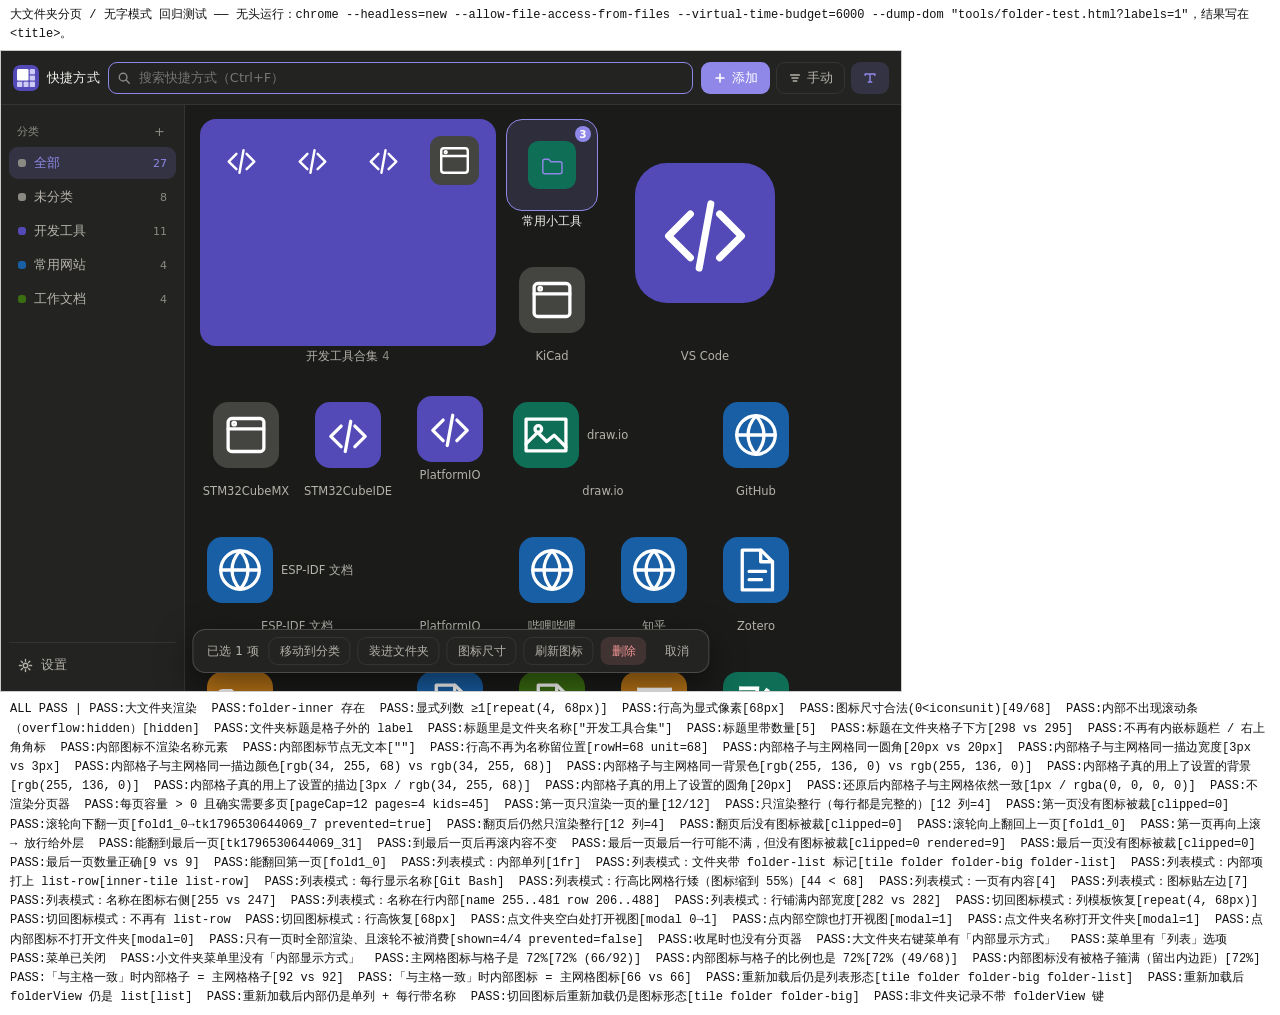
==== commit 9d6b72fb: "fix: 大文件夹列表形态重新进入插件后丢失（normalizeShortcut 白名单漏字段） 现象：把大文件夹切成「列表显示」后当次正常，重新进入插件又变回图标形态。  根因：store.norm" ====
--- a/tools/folder-test.html
+++ b/tools/folder-test.html
@@ -397,6 +397,42 @@
       ok('「与主格一致」时内部格子 = 主网格格子', unitS === cellR, unitS + ' vs ' + cellR)
       ok('「与主格一致」时内部图标 = 主网格图标', iconS === mainIcon, iconS + ' vs ' + mainIcon)
       KL.store.setSetting('folderIconSize', savedFolderScale)
+
+      /* ---- 重新进入插件后，列表形态必须还在 ----
+         normalizeShortcut 是**白名单**式重建：以前 folderView 不在里面，
+         于是存盘有、load 时被丢掉 —— 表现为每次重进插件都掉回图标形态。 */
+      KL.store.updateShortcut(folder.id, { folderView: 'list' })
+      KL.store.saveNow()                    // save() 有 320ms 防抖，这里直接落盘
+      KL.store.load()                       // 模拟"重新进入插件"
+      KL.grid.render()
+      var tRe = D.querySelector('.tile.folder-big[data-id="' + folder.id + '"]')
+      ok('重新加载后仍是列表形态', !!tRe && tRe.classList.contains('folder-list'),
+        tRe ? tRe.className : '没找到 tile')
+      ok('重新加载后 folderView 仍是 list',
+        KL.store.getShortcut(folder.id).folderView === 'list',
+        String(KL.store.getShortcut(folder.id).folderView))
+      ok('重新加载后内部仍是单列 + 每行带名称', (function () {
+        if (!tRe) return false
+        var ri = tRe.querySelector('.folder-inner')
+        return ri.style.gridTemplateColumns === '1fr' && !!ri.querySelector('.inner-name')
+      })())
+
+      // 反向也要成立：切回图标 → 落盘 → 重新加载 → 还是图标
+      KL.store.updateShortcut(folder.id, { folderView: 'grid' })
+      KL.store.saveNow()
+      KL.store.load()
+      KL.grid.render()
+      var tRe2 = D.querySelector('.tile.folder-big[data-id="' + folder.id + '"]')
+      ok('切回图标后重新加载仍是图标形态',
+        !!tRe2 && !tRe2.classList.contains('folder-list'),
+        tRe2 ? tRe2.className : '没找到 tile')
+      ok('非文件夹记录不带 folderView 键', (function () {
+        var any = null
+        KL.store.shortcuts.forEach(function (s3) {
+          if (!any && s3.kind !== 'folder') any = s3
+        })
+        return !!any && !('folderView' in any)
+      })())
     } catch (e) {
       out.push('ERROR:' + (e && e.message))
     }
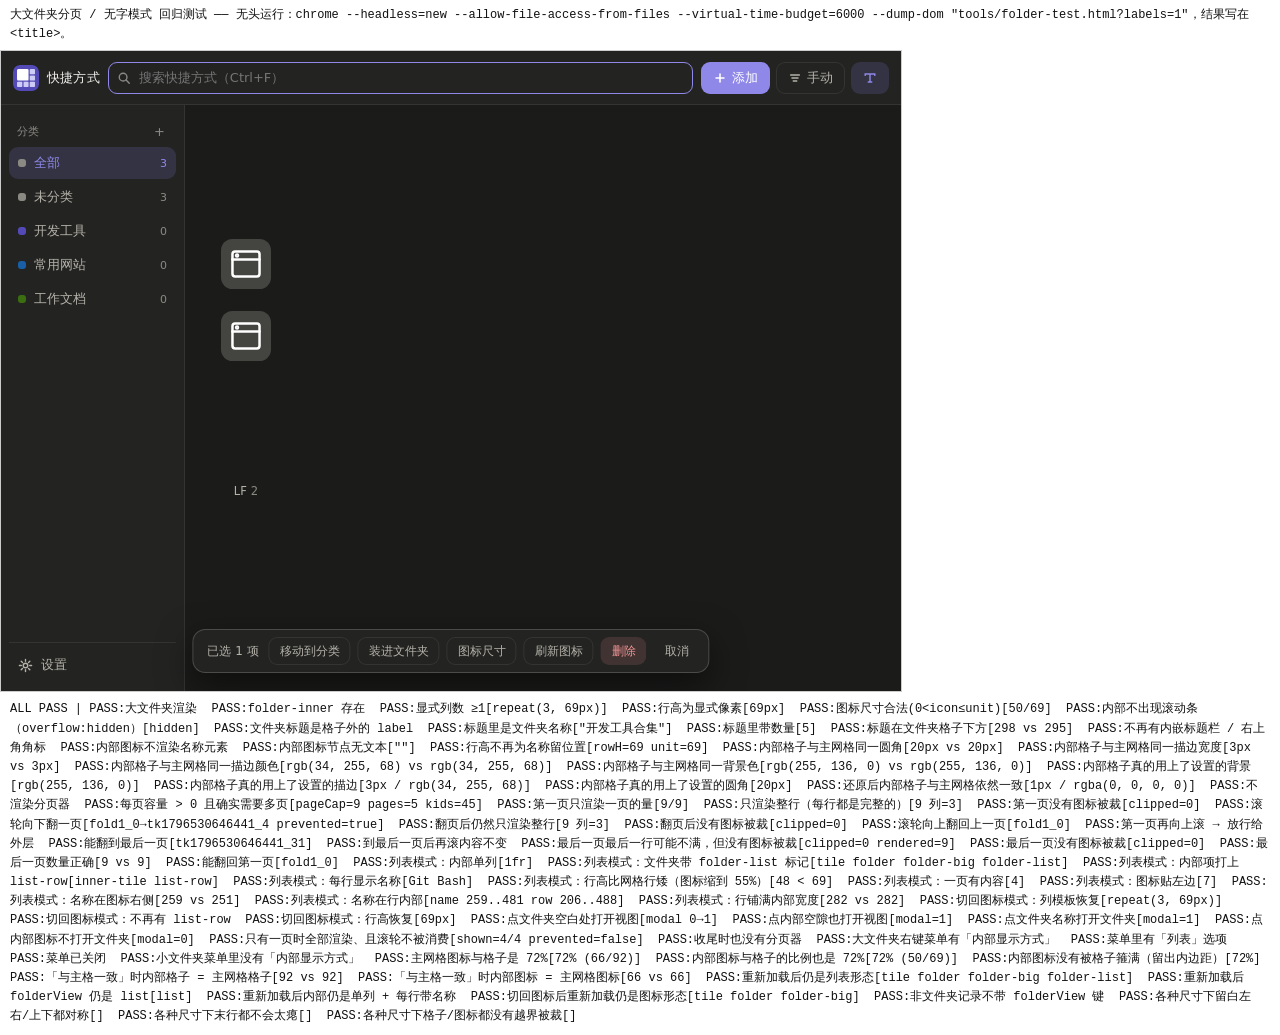
==== commit f87f3a00: "fix: 大文件夹内部空间利用不均（搜索最优摆法 + 内容居中） 现象（用户截图）：某些文件夹尺寸/图标数量下，内部图标没充分利用空间 —— 横向顶满而纵向空一大截、末行只剩一两个图标、甚至图标边缘被" ====
--- a/tools/folder-test.html
+++ b/tools/folder-test.html
@@ -433,6 +433,72 @@
         })
         return !!any && !('folderView' in any)
       })())
+
+      /* ---- 内部布局的「对称和谐」回归 ----
+         以前只按宽度最大化列数、内容贴左上角，于是在很多尺寸下：末行只剩一两个图标、
+         右边/下边空一大条，图标还被格子挤得比设置值小。现在按 fill × rowFill 挑
+         (列数, 行数) 组合，并把内容居中。这里拿一批代表性尺寸扫一遍（会重建数据，
+         所以必须放在最后跑）。 */
+      function layoutProbe (col, row, n) {
+        KL.store.batch(function () {
+          KL.store.shortcuts.slice().forEach(function (s4) { KL.store.removeShortcut(s4.id) })
+          KL.store.setSetting('autoAlign', true)
+          KL.store.setSetting('folderIconSize', 'medium')
+          KL.store.shortcuts.push({
+            id: 'LF', kind: 'folder', name: 'LF', color: '', col: col, row: row,
+            x: 0, y: 0, categoryId: null, parentId: null, folderView: 'grid',
+            launch: { kind: 'path', target: '' }, icon: { type: 'auto' },
+            createdAt: 1, updatedAt: 1
+          })
+          for (var i2 = 0; i2 < n; i2++) {
+            KL.store.shortcuts.push({
+              id: 'lk' + i2, kind: 'shortcut', name: 'k' + i2, parentId: 'LF',
+              col: 1, row: 1, categoryId: null,
+              launch: { kind: 'path', target: 'C:/x/' + i2 + '.exe' },
+              icon: { type: 'glyph', kind: 'app' }, createdAt: 1, updatedAt: 1
+            })
+          }
+        })
+        KL.grid.render()
+        var t = D.querySelector('.tile.folder-big[data-id="LF"]')
+        var inn = t.querySelector('.folder-inner')
+        var ir = inn.getBoundingClientRect()
+        var cells = inn.querySelectorAll('.inner-tile')
+        var minL = Infinity, minT = Infinity, maxR = -Infinity, maxB = -Infinity, bad = 0
+        Array.prototype.forEach.call(cells, function (c) {
+          var r = c.getBoundingClientRect()
+          minL = Math.min(minL, r.left); minT = Math.min(minT, r.top)
+          maxR = Math.max(maxR, r.right); maxB = Math.max(maxB, r.bottom)
+          if (r.right > ir.right + 1.5 || r.bottom > ir.bottom + 1.5 ||
+              r.left < ir.left - 1.5 || r.top < ir.top - 1.5) bad++
+          var ib = c.querySelector('.icon-box').getBoundingClientRect()
+          if (ib.left < r.left + 2 || ib.right > r.right - 2 ||
+              ib.top < r.top + 2 || ib.bottom > r.bottom - 2) bad++
+        })
+        var tpl = inn.style.gridTemplateColumns || ''
+        var cols = tpl.indexOf('repeat(') === 0 ? parseInt(tpl.slice(7).split(',')[0], 10) : 1
+        var usedRows = cells.length ? Math.ceil(cells.length / cols) : 0
+        var lastRow = cells.length ? cells.length - (usedRows - 1) * cols : 0
+        return {
+          mL: Math.round(minL - ir.left), mR: Math.round(ir.right - maxR),
+          mT: Math.round(minT - ir.top), mB: Math.round(ir.bottom - maxB),
+          cols: cols, lastRow: lastRow, bad: bad
+        }
+      }
+      var combos = [[2, 2, 3], [2, 2, 4], [3, 2, 5], [3, 2, 7], [3, 2, 9], [3, 2, 12],
+        [4, 2, 6], [4, 2, 9], [4, 2, 12], [4, 3, 7], [1, 3, 2]]
+      var asymBad = [], rowBad = [], clipBad = []
+      combos.forEach(function (c) {
+        var r = layoutProbe(c[0], c[1], c[2])
+        if (Math.abs(r.mL - r.mR) > 3 || Math.abs(r.mT - r.mB) > 3) {
+          asymBad.push(c.join('x') + ' 左右' + r.mL + '/' + r.mR + ' 上下' + r.mT + '/' + r.mB)
+        }
+        if (r.lastRow < Math.ceil(r.cols / 2)) rowBad.push(c.join('x') + ' 末行' + r.lastRow + '/' + r.cols)
+        if (r.bad) clipBad.push(c.join('x') + ' 越界' + r.bad)
+      })
+      ok('各种尺寸下留白左右/上下都对称', asymBad.length === 0, asymBad.join(' ; '))
+      ok('各种尺寸下末行都不会太瘪', rowBad.length === 0, rowBad.join(' ; '))
+      ok('各种尺寸下格子/图标都没有越界被裁', clipBad.length === 0, clipBad.join(' ; '))
     } catch (e) {
       out.push('ERROR:' + (e && e.message))
     }
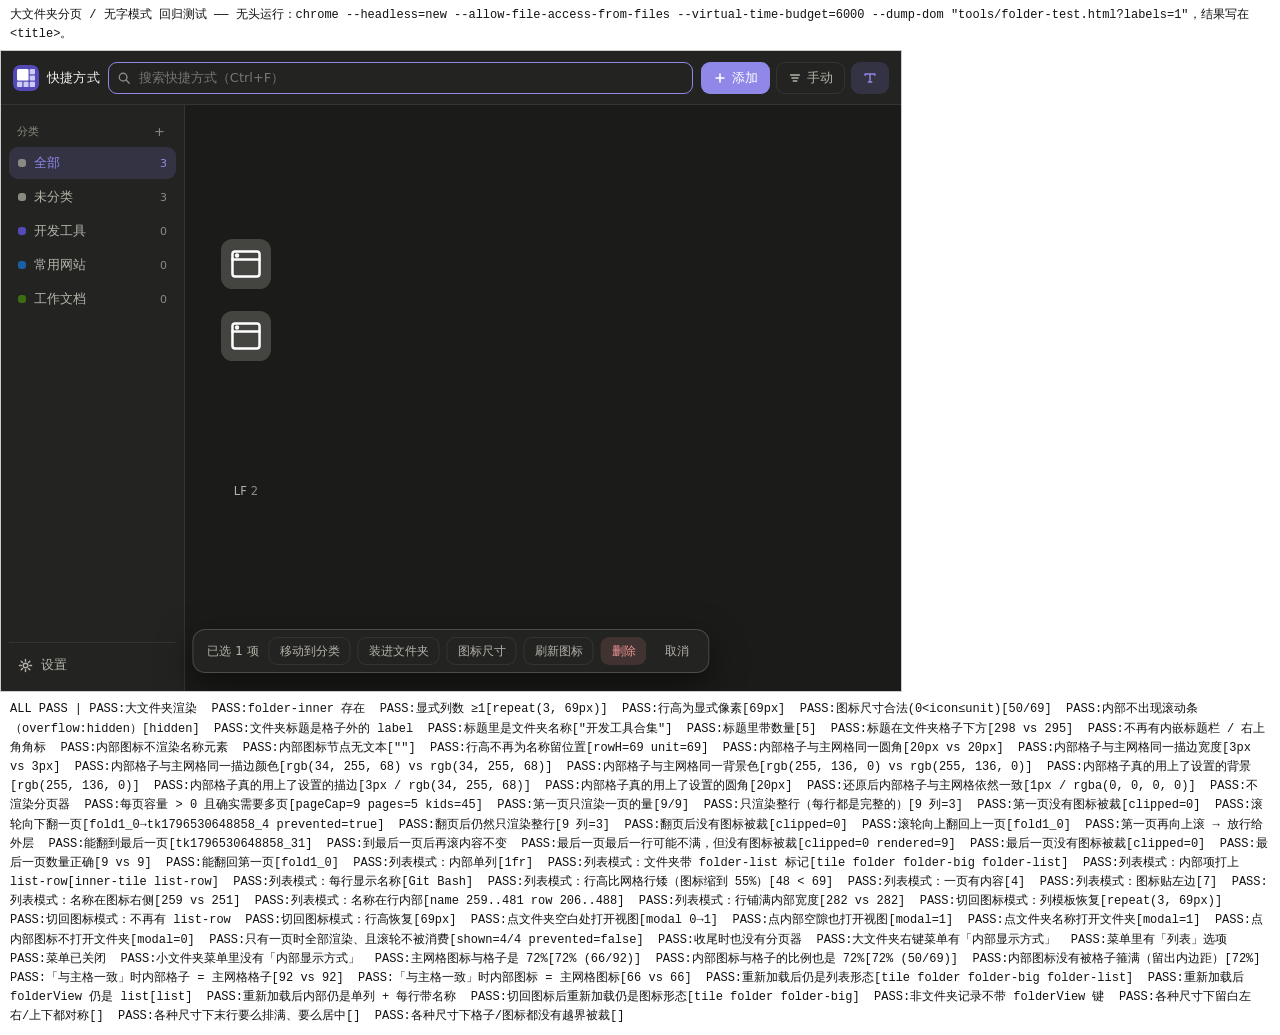
==== commit b13bdd34: "fix: 大文件夹内部摆法改用「先大后匀」+ 末行居中 第一版用「面积填充 × 末行填充率」打分，实测仍有怪排法： - 2×3 的文件夹里 5 个图标被排成一列（纵向 100%、横向 37%，面积分反" ====
--- a/tools/folder-test.html
+++ b/tools/folder-test.html
@@ -479,10 +479,18 @@
         var cols = tpl.indexOf('repeat(') === 0 ? parseInt(tpl.slice(7).split(',')[0], 10) : 1
         var usedRows = cells.length ? Math.ceil(cells.length / cols) : 0
         var lastRow = cells.length ? cells.length - (usedRows - 1) * cols : 0
+        // 末行自己相对内部的左右留白（末行不满时必须居中，否则那个孤零零的图标会贴着左边）
+        var lrL = Infinity, lrR = -Infinity
+        for (var q = cells.length - lastRow; q < cells.length; q++) {
+          var qr = cells[q].getBoundingClientRect()
+          lrL = Math.min(lrL, qr.left); lrR = Math.max(lrR, qr.right)
+        }
         return {
           mL: Math.round(minL - ir.left), mR: Math.round(ir.right - maxR),
           mT: Math.round(minT - ir.top), mB: Math.round(ir.bottom - maxB),
-          cols: cols, lastRow: lastRow, bad: bad
+          cols: cols, lastRow: lastRow, bad: bad,
+          lrL: lastRow ? Math.round(lrL - ir.left) : 0,
+          lrR: lastRow ? Math.round(ir.right - lrR) : 0
         }
       }
       var combos = [[2, 2, 3], [2, 2, 4], [3, 2, 5], [3, 2, 7], [3, 2, 9], [3, 2, 12],
@@ -493,11 +501,14 @@
         if (Math.abs(r.mL - r.mR) > 3 || Math.abs(r.mT - r.mB) > 3) {
           asymBad.push(c.join('x') + ' 左右' + r.mL + '/' + r.mR + ' 上下' + r.mT + '/' + r.mB)
         }
-        if (r.lastRow < Math.ceil(r.cols / 2)) rowBad.push(c.join('x') + ' 末行' + r.lastRow + '/' + r.cols)
+        // 末行：要么排满（lastRow === cols），要么左右留白相等（居中）
+        if (r.lastRow < r.cols && Math.abs(r.lrL - r.lrR) > 3) {
+          rowBad.push(c.join('x') + ' 末行' + r.lastRow + '/' + r.cols + ' 留白' + r.lrL + '/' + r.lrR)
+        }
         if (r.bad) clipBad.push(c.join('x') + ' 越界' + r.bad)
       })
       ok('各种尺寸下留白左右/上下都对称', asymBad.length === 0, asymBad.join(' ; '))
-      ok('各种尺寸下末行都不会太瘪', rowBad.length === 0, rowBad.join(' ; '))
+      ok('各种尺寸下末行要么排满、要么居中', rowBad.length === 0, rowBad.join(' ; '))
       ok('各种尺寸下格子/图标都没有越界被裁', clipBad.length === 0, clipBad.join(' ; '))
     } catch (e) {
       out.push('ERROR:' + (e && e.message))
